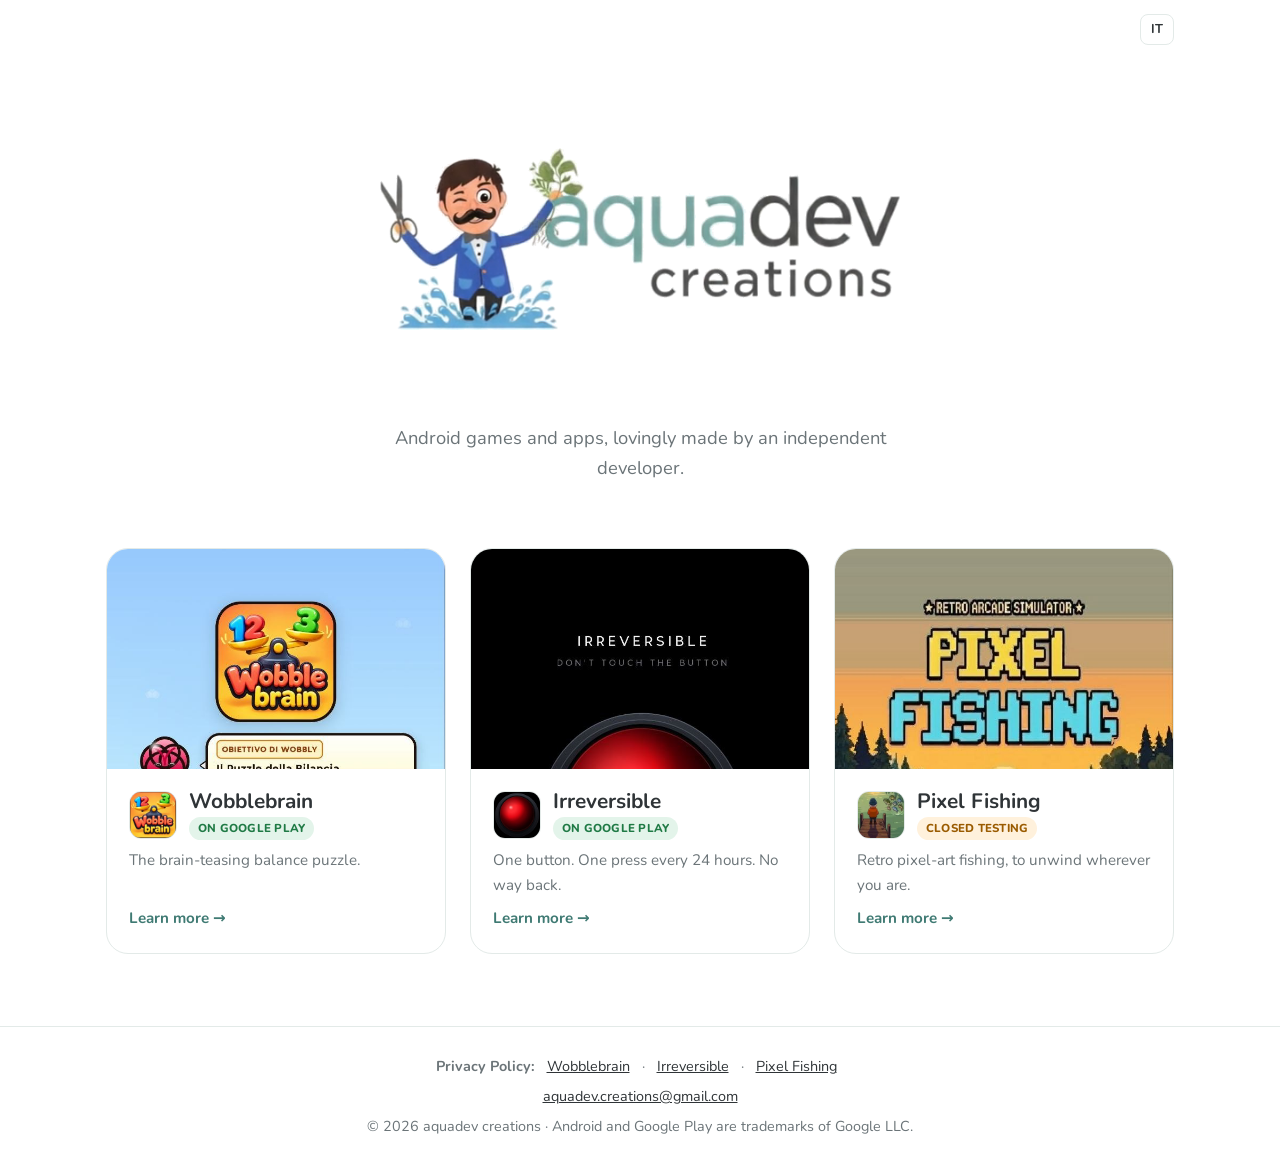
==== index.html @ 22eeba9c "Add files via upload" ====
<!doctype html>
<html lang="it">
<head>
<meta charset="utf-8">
<meta name="viewport" content="width=device-width, initial-scale=1">
<title>aquadev creations</title>
<meta name="description" content="aquadev creations — Android games and apps: Wobblebrain, Irreversible, Pixel Fishing.">
<link rel="icon" href="assets/img/favicon.png">
<link rel="preconnect" href="https://fonts.googleapis.com"><link href="https://fonts.googleapis.com/css2?family=Nunito:wght@400;500;600;700;800&display=swap" rel="stylesheet">
<link rel="stylesheet" href="assets/style.css">
</head>
<body data-lang="it">
<div class="topbar"><button class="lang">EN</button></div>
<section class="hero">
  <div class="hero-video"><video src="assets/aquadev-intro.mp4" autoplay muted playsinline preload="auto" onerror="this.parentNode.classList.add('fallback');this.outerHTML='&lt;img src=&quot;assets/img/logo.png&quot; alt=&quot;aquadev creations&quot;&gt;'"></video></div>
  <p class="it">Giochi e app per Android, fatti con cura da uno sviluppatore indipendente.</p><p class="en">Android games and apps, lovingly made by an independent developer.</p>
</section>
<section class="apps"><a class="app-card" href="wobblebrain/">
  <div class="cover"><img src="assets/img/wobblebrain-1.jpg" alt=""></div>
  <div class="body">
    <div class="row"><img src="assets/img/wobblebrain-icon.jpg" alt=""><div><h2>Wobblebrain</h2><span class="badge live it">Su Google Play</span><span class="badge live en">On Google Play</span></div></div>
    <p class="it">Il puzzle della bilancia cervellotica.</p><p class="en">The brain-teasing balance puzzle.</p>
    <span class="more"><span class="it">Scopri di più →</span><span class="en">Learn more →</span></span>
  </div>
</a><a class="app-card" href="irreversible/">
  <div class="cover"><img src="assets/img/irreversible-1.jpg" alt=""></div>
  <div class="body">
    <div class="row"><img src="assets/img/irreversible-icon.jpg" alt=""><div><h2>Irreversible</h2><span class="badge live it">Su Google Play</span><span class="badge live en">On Google Play</span></div></div>
    <p class="it">Un bottone. Una pressione ogni 24 ore. Nessun ritorno.</p><p class="en">One button. One press every 24 hours. No way back.</p>
    <span class="more"><span class="it">Scopri di più →</span><span class="en">Learn more →</span></span>
  </div>
</a><a class="app-card" href="pixel-fishing/">
  <div class="cover"><img src="assets/img/pixelfishing-1.jpg" alt=""></div>
  <div class="body">
    <div class="row"><img src="assets/img/pixelfishing-icon.jpg" alt=""><div><h2>Pixel Fishing</h2><span class="badge test it">Test chiuso</span><span class="badge test en">Closed testing</span></div></div>
    <p class="it">Pesca in pixel art retrò, per staccare ovunque tu sia.</p><p class="en">Retro pixel-art fishing, to unwind wherever you are.</p>
    <span class="more"><span class="it">Scopri di più →</span><span class="en">Learn more →</span></span>
  </div>
</a></section>
<footer class="home-foot">
  <p style="margin-bottom:6px"><strong>Privacy Policy:</strong> <a href="wobblebrain/privacy.html">Wobblebrain</a> · <a href="irreversible/privacy.html">Irreversible</a> · <a href="pixel-fishing/privacy.html">Pixel Fishing</a></p>
  <p style="margin-bottom:6px"><a href="mailto:aquadev.creations@gmail.com">aquadev.creations@gmail.com</a></p>
  © <span class="year"></span> aquadev creations · <span class="it">Android e Google Play sono marchi di Google LLC.</span><span class="en">Android and Google Play are trademarks of Google LLC.</span>
</footer>
<script src="assets/site.js"></script>
</body>
</html>
---- assets/style.css ----
/* aquadev creations — palette presa dal logo */
:root{
  --bg:#ffffff; --soft:#f5f8f7; --line:#e3eae8; --text:#2f3437; --muted:#6b7478;
  --teal:#7aa5a0; --teal-d:#3f7a73; --blue:#3c5fb2;
  --side:260px;
}
*{box-sizing:border-box;margin:0;padding:0}
html{scroll-behavior:smooth}
body{background:var(--bg);color:var(--text);font-family:"Nunito",system-ui,sans-serif;line-height:1.65;font-size:16px}
a{color:var(--teal-d)}
img{max-width:100%}
body[data-lang="it"] .en, body[data-lang="en"] .it{display:none !important}

.lang{background:#fff;border:1px solid var(--line);color:var(--text);border-radius:8px;padding:4px 10px;font:inherit;font-size:.8rem;font-weight:700;cursor:pointer}
.lang:hover{border-color:var(--teal)}

/* ---------- HOME ---------- */
.topbar{display:flex;justify-content:flex-end;padding:14px 16px;max-width:1100px;margin:0 auto}
.hero{text-align:center;padding:0 16px 24px}
.hero-video{width:min(720px,100%);aspect-ratio:2/1;margin:0 auto;overflow:hidden}
.hero-video video{width:100%;height:100%;object-fit:cover;object-position:50% 54%;display:block}
.hero-video.fallback{display:grid;place-items:center}
.hero-video.fallback img{width:min(520px,80%)}
.hero p{color:var(--muted);font-size:1.15rem;max-width:560px;margin:4px auto 0}

.apps{max-width:1100px;margin:0 auto;padding:40px 16px 72px;display:grid;grid-template-columns:repeat(3,1fr);gap:24px}
@media(max-width:900px){.apps{grid-template-columns:1fr;max-width:520px}}
.app-card{border:1px solid var(--line);border-radius:22px;overflow:hidden;text-decoration:none;color:inherit;display:flex;flex-direction:column;background:#fff;transition:transform .15s,box-shadow .15s}
.app-card:hover{transform:translateY(-3px);box-shadow:0 12px 30px rgba(40,70,70,.12)}
.app-card .cover{height:220px;overflow:hidden;background:var(--c-bg)}
.app-card .cover img{width:100%;height:100%;object-fit:cover;object-position:top}
.app-card .body{padding:20px 22px 22px;display:flex;flex-direction:column;gap:8px;flex:1}
.app-card .row{display:flex;align-items:center;gap:12px}
.app-card .row img{width:48px;height:48px;border-radius:12px;border:1px solid var(--line)}
.app-card h2{font-size:1.3rem;line-height:1.2}
.app-card p{color:var(--muted);font-size:.95rem;flex:1}
.app-card .more{font-weight:700;color:var(--teal-d);font-size:.95rem}

.badge{display:inline-block;font-size:.72rem;font-weight:800;letter-spacing:.02em;padding:2px 9px;border-radius:99px;text-transform:uppercase}
.badge.live{background:#e3f4ea;color:#1f7a45}
.badge.test{background:#fff1dc;color:#9a5b00}

.home-foot{border-top:1px solid var(--line);padding:28px 16px;text-align:center;color:var(--muted);font-size:.9rem}
.home-foot a{color:var(--text);margin:0 8px}

/* ---------- APP PAGES: sidebar layout ---------- */
.layout{display:grid;grid-template-columns:var(--side) 1fr;min-height:100vh}
.side{position:sticky;top:0;height:100vh;overflow-y:auto;border-right:1px solid var(--line);background:var(--soft);padding:22px 18px;display:flex;flex-direction:column;gap:22px}
.side .brand img{width:170px;display:block}
.side .app-id{display:flex;align-items:center;gap:12px}
.side .app-id img{width:52px;height:52px;border-radius:14px;border:1px solid var(--line)}
.side .app-id b{font-size:1.1rem;line-height:1.2;display:block}
.side nav{display:flex;flex-direction:column;gap:2px}
.side nav a{display:flex;align-items:center;gap:10px;padding:9px 12px;border-radius:10px;text-decoration:none;color:var(--text);font-weight:600;font-size:.95rem}
.side nav a:hover{background:#e9f0ef}
.side nav a.active{background:var(--teal);color:#fff}
.side .label{font-size:.72rem;font-weight:800;letter-spacing:.08em;text-transform:uppercase;color:var(--muted);margin:0 12px 6px}
.side .others a{font-weight:500}
.side .others img{width:24px;height:24px;border-radius:6px}
.side .foot{margin-top:auto;display:flex;align-items:center;justify-content:space-between;gap:8px;font-size:.85rem;color:var(--muted)}
.side .foot a{color:var(--muted)}

.main{min-width:0;padding:48px 48px 80px}
.main .inner{max-width:760px}

/* mobile: sidebar becomes a top bar with horizontal menu */
@media(max-width:820px){
  .layout{grid-template-columns:1fr}
  .side{position:sticky;top:0;z-index:20;height:auto;flex-direction:column;gap:10px;padding:12px 16px;border-right:0;border-bottom:1px solid var(--line)}
  .side .brand,.side .others,.side .foot .copy{display:none}
  .side .top-m{display:flex;align-items:center;justify-content:space-between;gap:10px}
  .side .app-id img{width:36px;height:36px;border-radius:10px}
  .side nav{flex-direction:row;overflow-x:auto;gap:6px;margin:0 -4px;padding-bottom:2px}
  .side nav a{white-space:nowrap;padding:7px 12px;font-size:.88rem;border:1px solid var(--line);background:#fff}
  .side .label{display:none}
  .side .foot{display:none}
  .main{padding:28px 16px 64px}
}
@media(min-width:821px){.side .top-m{display:contents}.side .m-only{display:none}}

/* overview */
.ov-head{display:flex;align-items:center;gap:18px;margin-bottom:18px}
.ov-head img{width:84px;height:84px;border-radius:22px;border:1px solid var(--line)}
.ov-head h1{font-size:clamp(1.8rem,5vw,2.4rem);line-height:1.1}
.lead{font-size:1.2rem;margin-bottom:12px}
.muted{color:var(--muted)}
.feat{list-style:none;margin:18px 0 26px}
.feat li{padding-left:24px;position:relative;margin-bottom:8px}
.feat li::before{content:"";position:absolute;left:0;top:.6em;width:10px;height:10px;border-radius:3px;background:var(--teal)}
.btns{display:flex;flex-wrap:wrap;gap:10px;margin:8px 0 34px}
.btn{display:inline-flex;align-items:center;gap:8px;padding:11px 20px;border-radius:12px;font-weight:700;text-decoration:none;font-size:.95rem;border:1px solid var(--line);background:#fff;color:var(--text);cursor:pointer;font-family:inherit}
.btn:hover{border-color:var(--teal)}
.btn.primary{background:var(--teal-d);border-color:var(--teal-d);color:#fff}
.btn.primary:hover{background:#346a64}
.shots{display:flex;gap:16px;flex-wrap:wrap}
.shots img{width:220px;max-width:calc(50% - 8px);border-radius:22px;border:1px solid var(--line);box-shadow:0 8px 24px rgba(0,0,0,.08)}

/* legal docs */
.doc h1{font-size:clamp(1.7rem,5vw,2.3rem);line-height:1.15;margin-bottom:6px}
.doc .updated{color:var(--muted);font-size:.92rem;margin-bottom:26px}
.doc h2{font-size:1.25rem;margin:34px 0 10px}
.doc h3{font-size:1.05rem;margin:18px 0 6px}
.doc p{margin-bottom:12px}
.doc ul{margin:0 0 14px 22px}
.doc li{margin-bottom:6px}
.meta{background:var(--soft);border:1px solid var(--line);border-left:4px solid var(--teal);border-radius:12px;padding:14px 18px;margin-bottom:24px;font-size:.95rem}
.box{background:var(--soft);border:1px solid var(--line);border-radius:14px;padding:18px 20px;margin:16px 0}
.warn{background:#fff7e8;border:1px solid #f3dfb5;border-radius:12px;padding:12px 16px;margin:12px 0;font-size:.95rem}
code{background:#eef3f2;padding:1px 6px;border-radius:5px;font-size:.9em}
.steps{counter-reset:s;list-style:none;margin:10px 0 18px !important}
.steps li{counter-increment:s;padding-left:40px;position:relative;margin-bottom:12px}
.steps li::before{content:counter(s);position:absolute;left:0;top:0;width:28px;height:28px;border-radius:50%;background:var(--teal);color:#fff;font-weight:800;display:grid;place-items:center;font-size:.9rem}
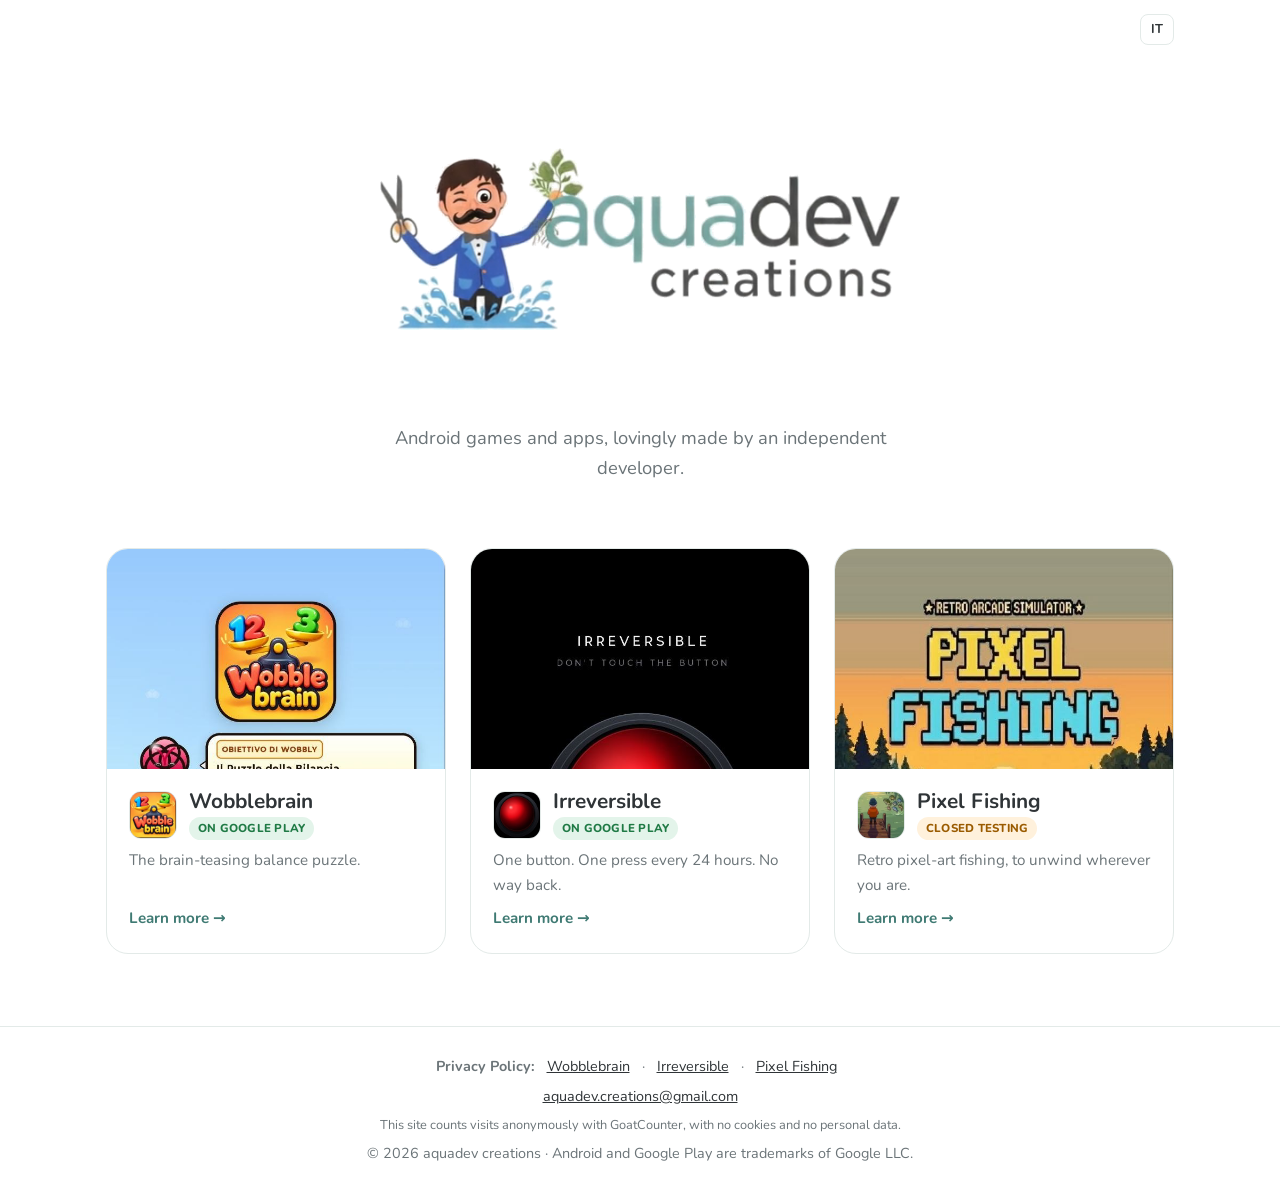
==== commit 56806b03: "Add files via upload" ====
--- a/index.html
+++ b/index.html
@@ -40,8 +40,11 @@
 <footer class="home-foot">
   <p style="margin-bottom:6px"><strong>Privacy Policy:</strong> <a href="wobblebrain/privacy.html">Wobblebrain</a> · <a href="irreversible/privacy.html">Irreversible</a> · <a href="pixel-fishing/privacy.html">Pixel Fishing</a></p>
   <p style="margin-bottom:6px"><a href="mailto:aquadev.creations@gmail.com">aquadev.creations@gmail.com</a></p>
+  <p style="margin-bottom:6px;font-size:.8rem"><span class="it">Il sito conta le visite in forma anonima con GoatCounter, senza cookie e senza dati personali.</span><span class="en">This site counts visits anonymously with GoatCounter, with no cookies and no personal data.</span></p>
+  <p class="visits" hidden style="margin-bottom:6px"><span class="it">Visite</span><span class="en">Visits</span>: <strong class="visits-n"></strong></p>
   © <span class="year"></span> aquadev creations · <span class="it">Android e Google Play sono marchi di Google LLC.</span><span class="en">Android and Google Play are trademarks of Google LLC.</span>
 </footer>
+<script data-goatcounter="https://aquadev.goatcounter.com/count" async src="//gc.zgo.at/count.js"></script>
 <script src="assets/site.js"></script>
 </body>
 </html>
--- a/assets/style.css
+++ b/assets/style.css
@@ -110,3 +110,5 @@
 .steps{counter-reset:s;list-style:none;margin:10px 0 18px !important}
 .steps li{counter-increment:s;padding-left:40px;position:relative;margin-bottom:12px}
 .steps li::before{content:counter(s);position:absolute;left:0;top:0;width:28px;height:28px;border-radius:50%;background:var(--teal);color:#fff;font-weight:800;display:grid;place-items:center;font-size:.9rem}
+.box .btns{margin-bottom:0}
+.email-big{font-size:clamp(1rem,4.6vw,1.35rem);font-weight:800;margin-bottom:14px;word-break:break-all}
